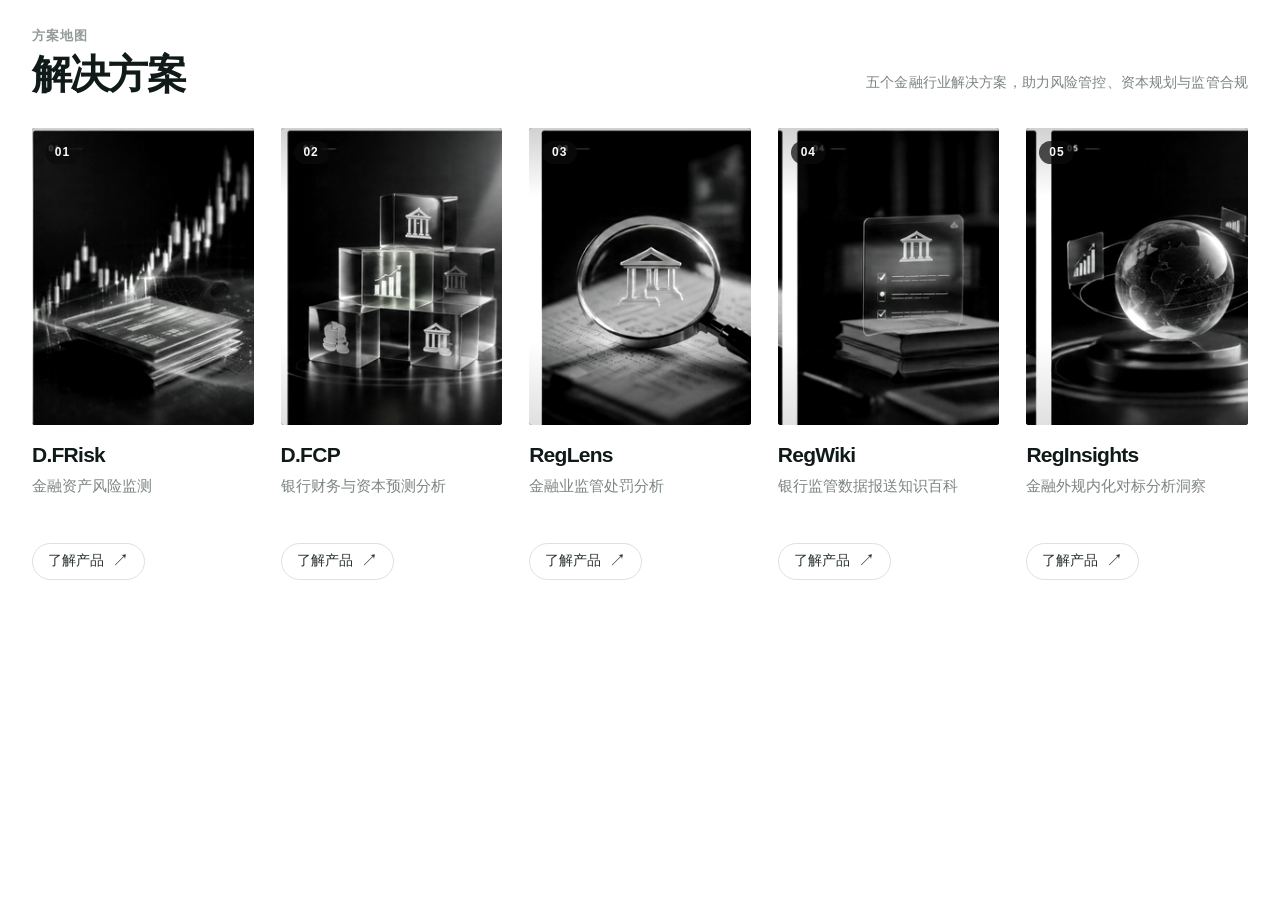
==== index.html @ aa6d6565 "Add linked financial product website and Zeabur deployment" ====
<!DOCTYPE html>
<html lang="zh-CN">
<head>
<meta charset="UTF-8">
<meta name="viewport" content="width=device-width, initial-scale=1.0">
<meta name="theme-color" content="#ffffff">
<meta name="description" content="金融行业解决方案：金融资产风险监测、财务与资本预测、监管处罚分析、监管数据报送知识及外规内化对标洞察。">
<title>解决方案｜金融行业</title>
<style>
:root {
  --ink: #101b19;
  --muted: #7c8581;
  --soft: #a0a7a3;
  --line: #dce1de;
  --accent: #aeb9ad;
  --ease: cubic-bezier(.2,.72,.25,1);
}
* { box-sizing: border-box; }
html { scroll-behavior: smooth; }
body {
  margin: 0;
  background: #fff;
  color: var(--ink);
  font-family: Inter, "PingFang SC", "Microsoft YaHei", "Noto Sans CJK SC", Arial, sans-serif;
  -webkit-font-smoothing: antialiased;
}
.solutions {
  width: min(100% - 64px, 1780px);
  margin: 0 auto;
  padding: 27px 0 76px;
}
.section-head {
  display: flex;
  justify-content: space-between;
  align-items: flex-end;
  gap: 28px;
  margin-bottom: 31px;
}
.eyebrow {
  margin: 0 0 8px;
  color: #929b96;
  font-size: 13px;
  font-weight: 600;
  letter-spacing: .08em;
}
h1 {
  margin: 0;
  font-size: clamp(38px, 3.15vw, 56px);
  line-height: 1.08;
  font-weight: 760;
  letter-spacing: -.045em;
}
.tagline {
  margin: 0 0 5px;
  color: #7c8580;
  font-size: clamp(14px, 1.05vw, 18px);
  text-align: right;
  letter-spacing: .01em;
}
.solution-grid {
  display: grid;
  grid-template-columns: repeat(5, minmax(0, 1fr));
  gap: 27px;
}
.solution-card {
  min-width: 0;
  opacity: 0;
  transform: translateY(20px);
  transition: opacity .75s var(--ease), transform .75s var(--ease);
  transition-delay: calc(var(--i) * 85ms);
}
.solution-card.is-visible { opacity: 1; transform: translateY(0); }
.visual {
  position: relative;
  overflow: hidden;
  isolation: isolate;
  width: 100%;
  aspect-ratio: 0.745;
  border-radius: 3px;
  background: #080909;
}
.visual img {
  display: block;
  width: 100%;
  height: 100%;
  object-fit: cover;
  filter: grayscale(.28) saturate(.52) contrast(1.06);
  transform: scale(1.001);
  transition: transform 1.15s var(--ease), filter .8s ease;
}
.solution-card:hover .visual img,
.solution-card:focus-within .visual img {
  transform: scale(1.045);
  filter: grayscale(.12) saturate(.7) contrast(1.08);
}
.image-shade {
  position: absolute;
  inset: 0;
  pointer-events: none;
  background: linear-gradient(180deg, rgba(0,0,0,.18), transparent 23%, transparent 72%, rgba(0,0,0,.12));
}
.number {
  position: absolute;
  top: 13px;
  left: 13px;
  z-index: 2;
  min-width: 35px;
  padding: 4px 8px;
  border-radius: 20px;
  color: #f7f8f7;
  background: rgba(10,12,11,.72);
  font-size: 12px;
  line-height: 1.25;
  font-weight: 700;
  letter-spacing: .08em;
  text-align: center;
}
.card-content { padding-top: 18px; }
.card-content h2 {
  margin: 0 0 7px;
  font-size: clamp(21px, 1.62vw, 29px);
  line-height: 1.16;
  font-weight: 730;
  letter-spacing: -.035em;
  overflow-wrap: anywhere;
}
.subtitle {
  min-height: 48px;
  margin: 0;
  color: var(--muted);
  font-size: 15px;
  line-height: 1.65;
}
.detail {
  max-height: 0;
  overflow: hidden;
  margin: 0;
  color: #858e89;
  font-size: 13px;
  line-height: 1.65;
  opacity: 0;
  transform: translateY(5px);
  transition: max-height .4s ease, opacity .3s ease, transform .3s ease, margin .3s ease;
}
.solution-card:hover .detail,
.solution-card:focus-within .detail {
  max-height: 58px;
  margin-top: 7px;
  opacity: 1;
  transform: translateY(0);
}
.learn-more {
  display: inline-flex;
  align-items: center;
  gap: 8px;
  margin-top: 21px;
  padding: 8px 15px 9px;
  border: 1px solid var(--line);
  border-radius: 30px;
  background: #fff;
  color: #28312d;
  font: inherit;
  font-size: 14px;
  cursor: pointer;
  transition: background .25s ease, border-color .25s ease, transform .25s ease;
}
.learn-more span { font-size: 17px; line-height: 12px; transition: transform .25s ease; }
.learn-more:hover {
  background: #f7f8f6;
  border-color: #b9c1bb;
  transform: translateY(-2px);
}
.learn-more:hover span { transform: translate(2px,-2px); }
.learn-more:focus-visible { outline: 2px solid #aab5aa; outline-offset: 4px; }
.modal-backdrop {
  position: fixed;
  inset: 0;
  z-index: 20;
  display: grid;
  place-items: center;
  padding: 20px;
  background: rgba(8,11,10,.52);
  opacity: 0;
  visibility: hidden;
  transition: opacity .25s ease, visibility .25s ease;
}
.modal-backdrop.open { opacity: 1; visibility: visible; }
.modal {
  width: min(460px, 100%);
  padding: 30px;
  border: 1px solid #e1e5e2;
  border-radius: 8px;
  background: #fff;
  box-shadow: 0 24px 80px rgba(0,0,0,.2);
  transform: translateY(12px);
  transition: transform .3s var(--ease);
}
.modal-backdrop.open .modal { transform: translateY(0); }
.modal-kicker { color: #929a95; font-size: 12px; letter-spacing: .12em; }
.modal h3 { margin: 10px 0 8px; font-size: 27px; }
.modal p { margin: 0; color: #737d77; line-height: 1.75; }
.modal-close {
  margin-top: 22px;
  padding: 8px 16px;
  border: 1px solid var(--line);
  border-radius: 24px;
  background: #fff;
  color: var(--ink);
  cursor: pointer;
}
@media (max-width: 1100px) {
  .solution-grid { grid-template-columns: repeat(3, minmax(0,1fr)); gap: 32px 22px; }
  .tagline { max-width: 46%; }
}
@media (max-width: 700px) {
  .solutions { width: min(100% - 36px, 540px); padding-top: 24px; }
  .section-head { display: block; margin-bottom: 24px; }
  .tagline { max-width: none; margin-top: 13px; text-align: left; }
  .solution-grid { grid-template-columns: repeat(2, minmax(0,1fr)); gap: 28px 14px; }
  .card-content { padding-top: 13px; }
  .card-content h2 { font-size: 21px; }
  .subtitle { min-height: 44px; font-size: 13px; }
  .learn-more { margin-top: 14px; padding: 7px 12px; font-size: 13px; }
  .detail { display: none; }
}
@media (max-width: 390px) {
  .solution-grid { grid-template-columns: 1fr; }
  .visual { aspect-ratio: .9; }
}
@media (prefers-reduced-motion: reduce) {
  *, *::before, *::after {
    scroll-behavior: auto !important;
    transition-duration: .01ms !important;
    animation-duration: .01ms !important;
  }
  .solution-card { opacity: 1; transform: none; }
}
.visual{display:block}.learn-more{text-decoration:none}
</style>
</head>
<body>
<main class="solutions" aria-labelledby="solutions-title">
  <header class="section-head">
    <div>
      <p class="eyebrow">方案地图</p>
      <h1 id="solutions-title">解决方案</h1>
    </div>
    <p class="tagline">五个金融行业解决方案，助力风险管控、资本规划与监管合规</p>
  </header>
  <section class="solution-grid" aria-label="金融行业解决方案">

      <article class="solution-card" style="--i:0">
        <a class="visual" href="DFRisk_product_detail.html" aria-label="了解 D.FRisk">
          <img src="[data-uri]" alt="D.FRisk 金融解决方案视觉" loading="eager" />
          <span class="number">01</span>
          <span class="image-shade" aria-hidden="true"></span>
        </a>
        <div class="card-content">
          <h2>D.FRisk</h2>
          <p class="subtitle">金融资产风险监测</p>
          <p class="detail">聚焦金融资产表现、风险信号与动态变化。</p>
          <a class="learn-more" href="DFRisk_product_detail.html">了解产品 <span aria-hidden="true">↗</span></a>
        </div>
      </article>
    

      <article class="solution-card" style="--i:1">
        <a class="visual" href="DFCP_product_detail.html" aria-label="了解 D.FCP">
          <img src="[data-uri]" alt="D.FCP 金融解决方案视觉" loading="eager" />
          <span class="number">02</span>
          <span class="image-shade" aria-hidden="true"></span>
        </a>
        <div class="card-content">
          <h2>D.FCP</h2>
          <p class="subtitle">银行财务与资本预测分析</p>
          <p class="detail">联动财务规划、资本测算与多情景预测。</p>
          <a class="learn-more" href="DFCP_product_detail.html">了解产品 <span aria-hidden="true">↗</span></a>
        </div>
      </article>
    

      <article class="solution-card" style="--i:2">
        <a class="visual" href="RegLens_product_detail.html" aria-label="了解 RegLens">
          <img src="[data-uri]" alt="RegLens 金融解决方案视觉" loading="eager" />
          <span class="number">03</span>
          <span class="image-shade" aria-hidden="true"></span>
        </a>
        <div class="card-content">
          <h2>RegLens</h2>
          <p class="subtitle">金融业监管处罚分析</p>
          <p class="detail">洞察监管处罚趋势、重点领域与风险成因。</p>
          <a class="learn-more" href="RegLens_product_detail.html">了解产品 <span aria-hidden="true">↗</span></a>
        </div>
      </article>
    

      <article class="solution-card" style="--i:3">
        <a class="visual" href="RegWiki_product_detail.html" aria-label="了解 RegWiki">
          <img src="[data-uri]" alt="RegWiki 金融解决方案视觉" loading="eager" />
          <span class="number">04</span>
          <span class="image-shade" aria-hidden="true"></span>
        </a>
        <div class="card-content">
          <h2>RegWiki</h2>
          <p class="subtitle">银行监管数据报送知识百科</p>
          <p class="detail">汇集监管制度、数据标准与报送规则知识。</p>
          <a class="learn-more" href="RegWiki_product_detail.html">了解产品 <span aria-hidden="true">↗</span></a>
        </div>
      </article>
    

      <article class="solution-card" style="--i:4">
        <a class="visual" href="RegInsights_product_detail.html" aria-label="了解 RegInsights">
          <img src="[data-uri]" alt="RegInsights 金融解决方案视觉" loading="eager" />
          <span class="number">05</span>
          <span class="image-shade" aria-hidden="true"></span>
        </a>
        <div class="card-content">
          <h2>RegInsights</h2>
          <p class="subtitle">金融外规内化对标分析洞察</p>
          <p class="detail">识别内外规差异，形成可执行的行动建议。</p>
          <a class="learn-more" href="RegInsights_product_detail.html">了解产品 <span aria-hidden="true">↗</span></a>
        </div>
      </article>
    
  </section>
</main>
<div class="modal-backdrop" id="product-modal" role="dialog" aria-modal="true" aria-labelledby="modal-title">
  <div class="modal">
    <div class="modal-kicker">金融行业解决方案</div>
    <h3 id="modal-title"></h3>
    <p id="modal-description"></p>
    <p id="modal-detail" style="margin-top:8px"></p>
    <button class="modal-close" type="button">关闭</button>
  </div>
</div>
<script>
const cards = document.querySelectorAll('.solution-card');
if ('IntersectionObserver' in window) {
  const reveal = new IntersectionObserver((entries, observer) => {
    entries.forEach(entry => {
      if (entry.isIntersecting) {
        entry.target.classList.add('is-visible');
        observer.unobserve(entry.target);
      }
    });
  }, { threshold: .12 });
  cards.forEach(card => reveal.observe(card));
} else {
  cards.forEach(card => card.classList.add('is-visible'));
}
</script>
</body>
</html>
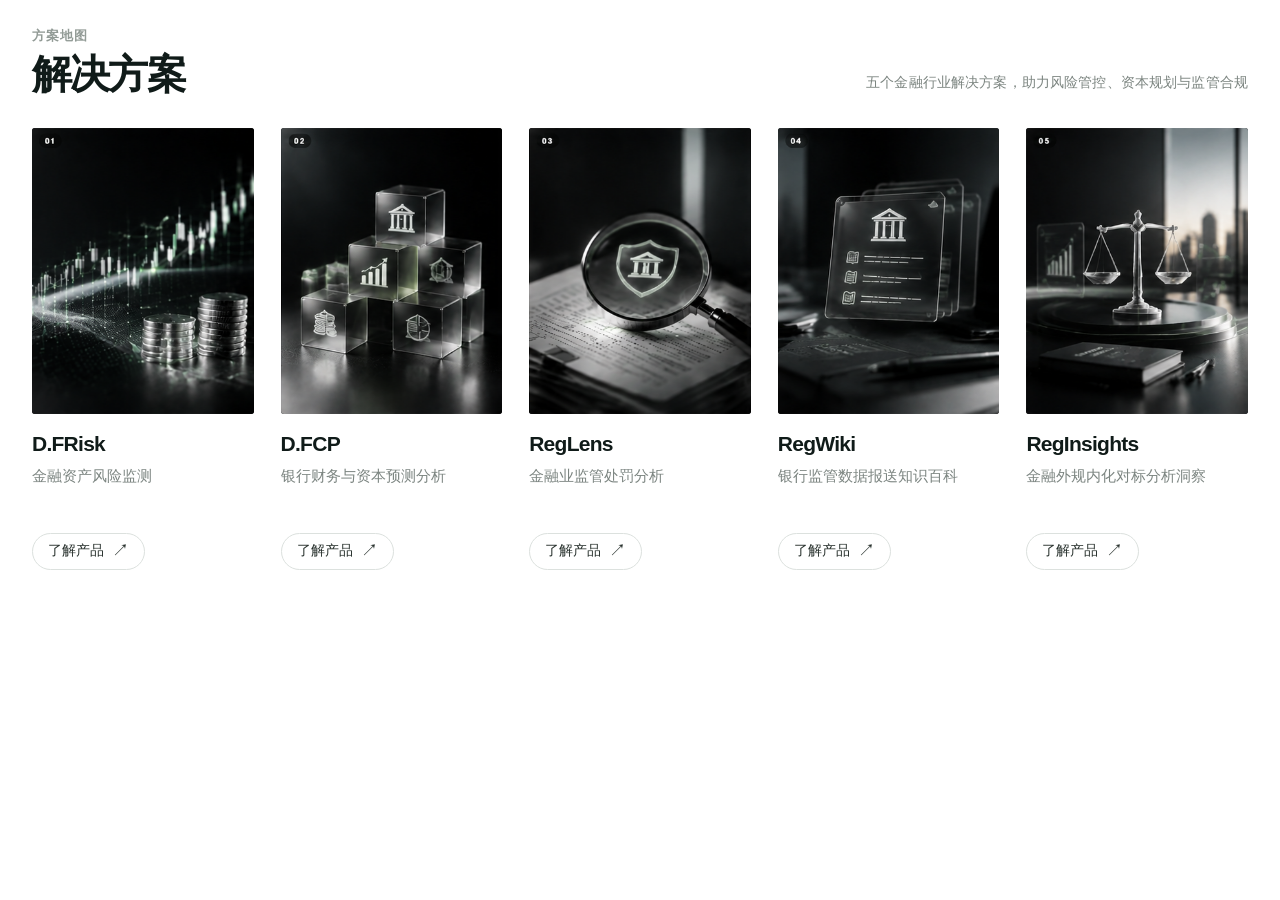
==== commit cd665945: "Align homepage image crops to supplied reference" ====
--- a/index.html
+++ b/index.html
@@ -236,6 +236,11 @@
   .solution-card { opacity: 1; transform: none; }
 }
 .visual{display:block}.learn-more{text-decoration:none}
+
+/* Precisely aligned reference crops; preserve the entire image on every screen. */
+.visual{aspect-ratio:343 / 444!important}
+.visual img{object-fit:contain;transform:none!important;filter:none!important}
+.visual .number,.visual .image-shade{display:none}
 </style>
 </head>
 <body>
@@ -251,7 +256,7 @@
 
       <article class="solution-card" style="--i:0">
         <a class="visual" href="DFRisk_product_detail.html" aria-label="了解 D.FRisk">
-          <img src="[data-uri]" alt="D.FRisk 金融解决方案视觉" loading="eager" />
+          <img src="[data-uri]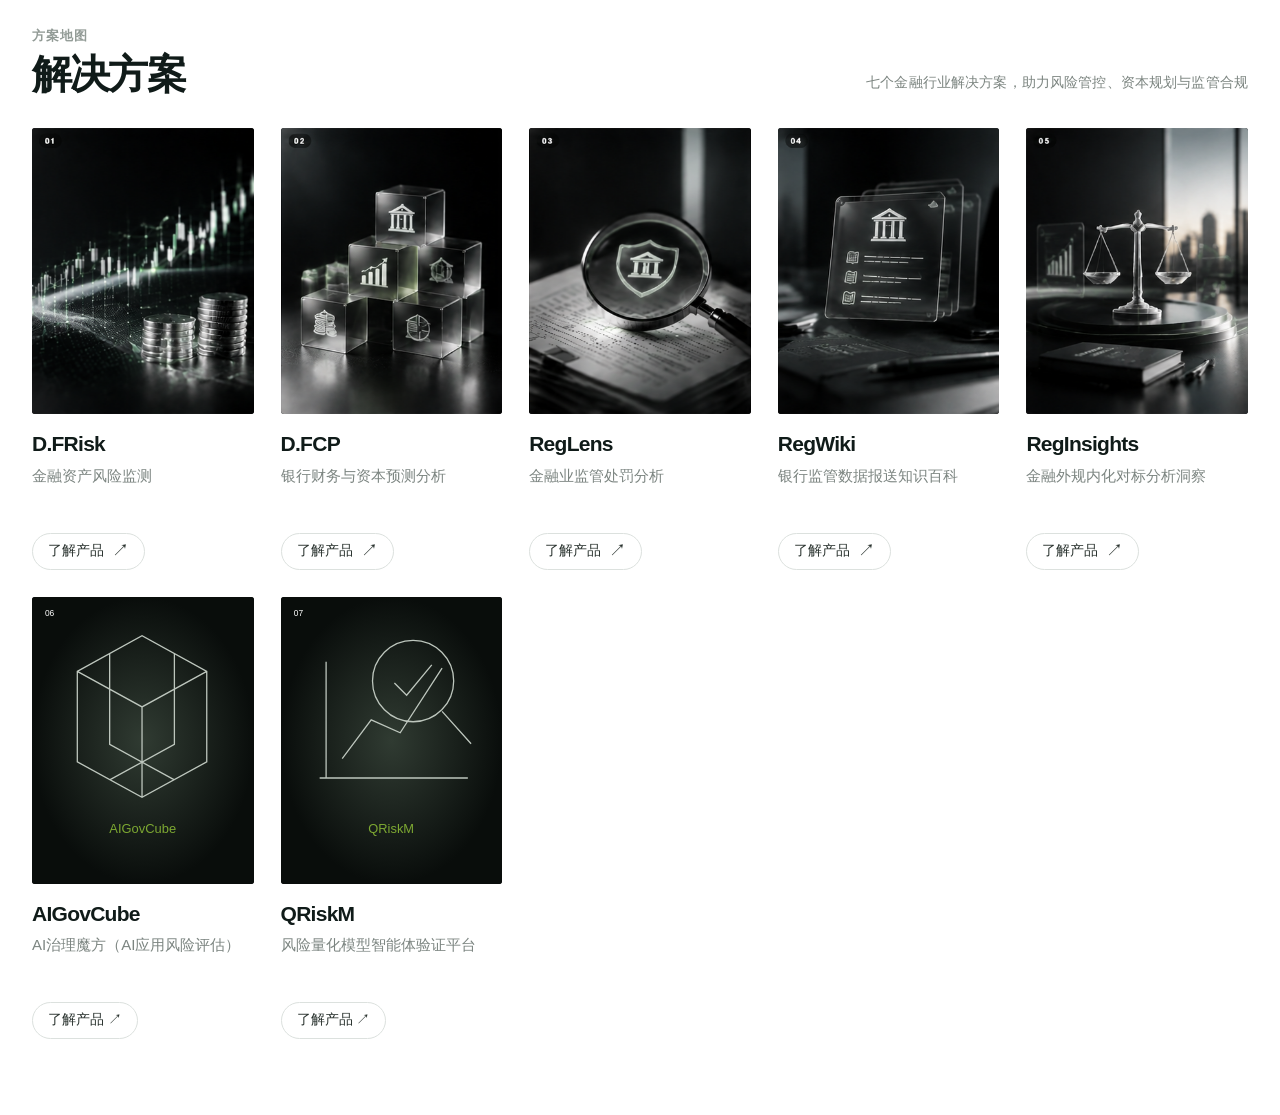
==== commit ff2bda19: "Add AIGovCube and QRiskM product pages and overview entries" ====
--- a/index.html
+++ b/index.html
@@ -250,7 +250,7 @@
       <p class="eyebrow">方案地图</p>
       <h1 id="solutions-title">解决方案</h1>
     </div>
-    <p class="tagline">五个金融行业解决方案，助力风险管控、资本规划与监管合规</p>
+    <p class="tagline">七个金融行业解决方案，助力风险管控、资本规划与监管合规</p>
   </header>
   <section class="solution-grid" aria-label="金融行业解决方案">
 
@@ -328,7 +328,7 @@
         </div>
       </article>
     
-  </section>
+<article class="solution-card" style="--i:5"><a class="visual" href="AIGovCube_product_detail.html" aria-label="了解AIGovCube"><img src="[data-uri]" alt="AIGovCube产品概览"/></a><div class="card-content"><h2>AIGovCube</h2><p class="subtitle">AI治理魔方（AI应用风险评估）</p><a class="learn-more" href="AIGovCube_product_detail.html">了解产品 ↗</a></div></article><article class="solution-card" style="--i:6"><a class="visual" href="QRiskM_product_detail.html" aria-label="了解QRiskM"><img src="[data-uri]" alt="QRiskM产品概览"/></a><div class="card-content"><h2>QRiskM</h2><p class="subtitle">风险量化模型智能体验证平台</p><a class="learn-more" href="QRiskM_product_detail.html">了解产品 ↗</a></div></article>  </section>
 </main>
 <div class="modal-backdrop" id="product-modal" role="dialog" aria-modal="true" aria-labelledby="modal-title">
   <div class="modal">
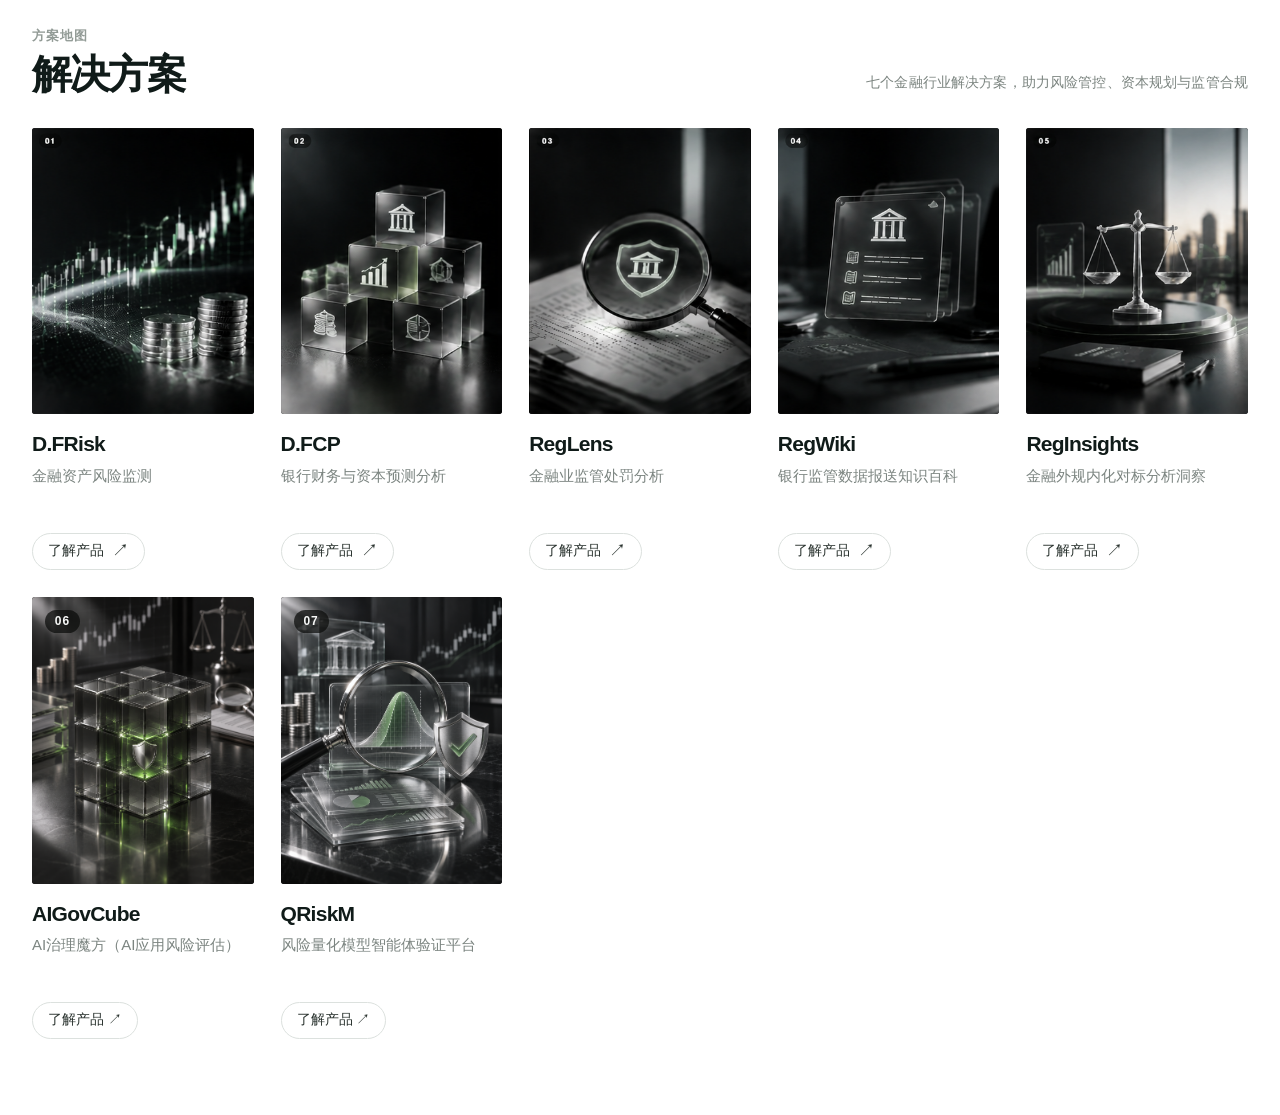
==== commit ce501a73: "Replace new product overview icons with cinematic themed artwork" ====
--- a/index.html
+++ b/index.html
@@ -328,7 +328,7 @@
         </div>
       </article>
     
-<article class="solution-card" style="--i:5"><a class="visual" href="AIGovCube_product_detail.html" aria-label="了解AIGovCube"><img src="[data-uri]" alt="AIGovCube产品概览"/></a><div class="card-content"><h2>AIGovCube</h2><p class="subtitle">AI治理魔方（AI应用风险评估）</p><a class="learn-more" href="AIGovCube_product_detail.html">了解产品 ↗</a></div></article><article class="solution-card" style="--i:6"><a class="visual" href="QRiskM_product_detail.html" aria-label="了解QRiskM"><img src="[data-uri]" alt="QRiskM产品概览"/></a><div class="card-content"><h2>QRiskM</h2><p class="subtitle">风险量化模型智能体验证平台</p><a class="learn-more" href="QRiskM_product_detail.html">了解产品 ↗</a></div></article>  </section>
+<article class="solution-card" style="--i:5"><a class="visual" href="AIGovCube_product_detail.html" aria-label="了解AIGovCube"><img src="[data-uri]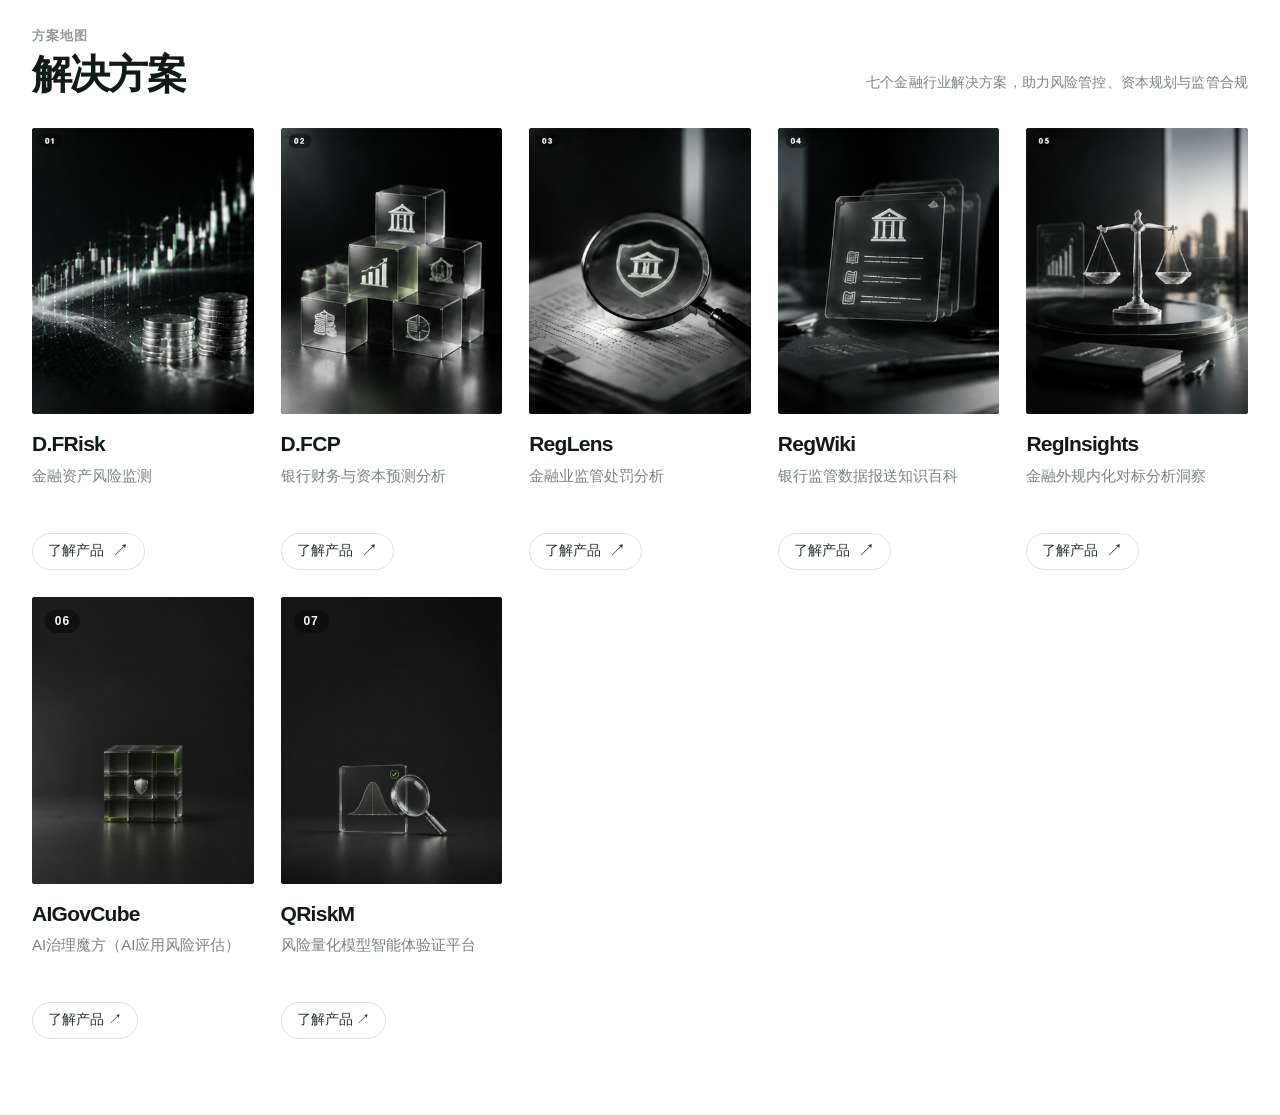
==== commit cb927af1: "Add negative space to AIGovCube and QRiskM overview artwork" ====
--- a/index.html
+++ b/index.html
@@ -328,7 +328,7 @@
         </div>
       </article>
     
-<article class="solution-card" style="--i:5"><a class="visual" href="AIGovCube_product_detail.html" aria-label="了解AIGovCube"><img src="[data-uri]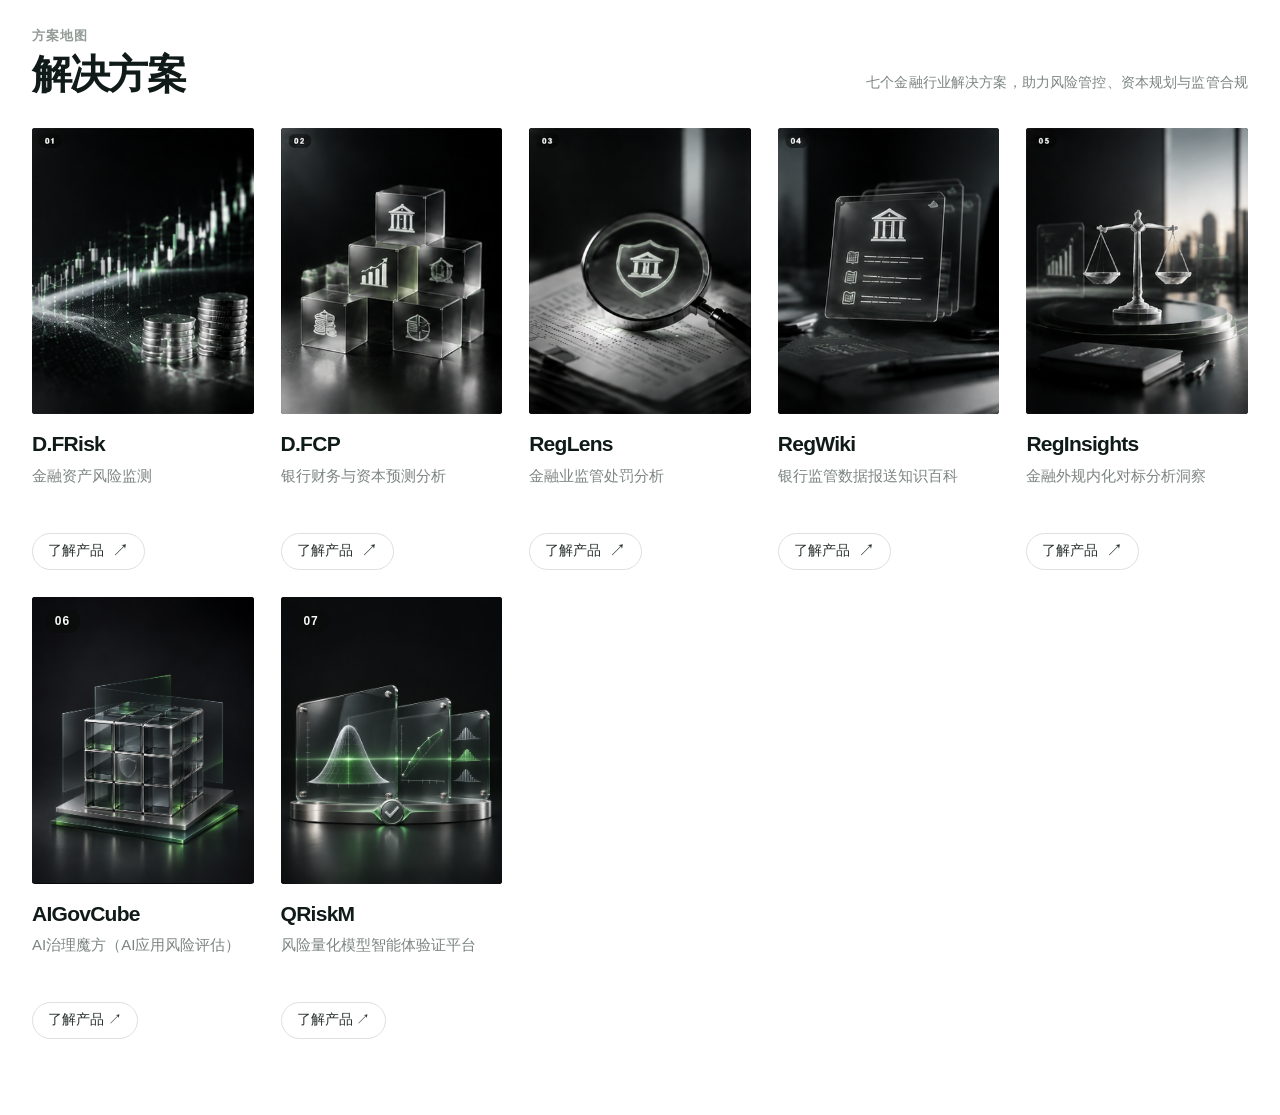
==== commit 46aebc65: "Refine product card compositions and replace repeated lens motif" ====
--- a/index.html
+++ b/index.html
@@ -328,7 +328,7 @@
         </div>
       </article>
     
-<article class="solution-card" style="--i:5"><a class="visual" href="AIGovCube_product_detail.html" aria-label="了解AIGovCube"><img src="[data-uri]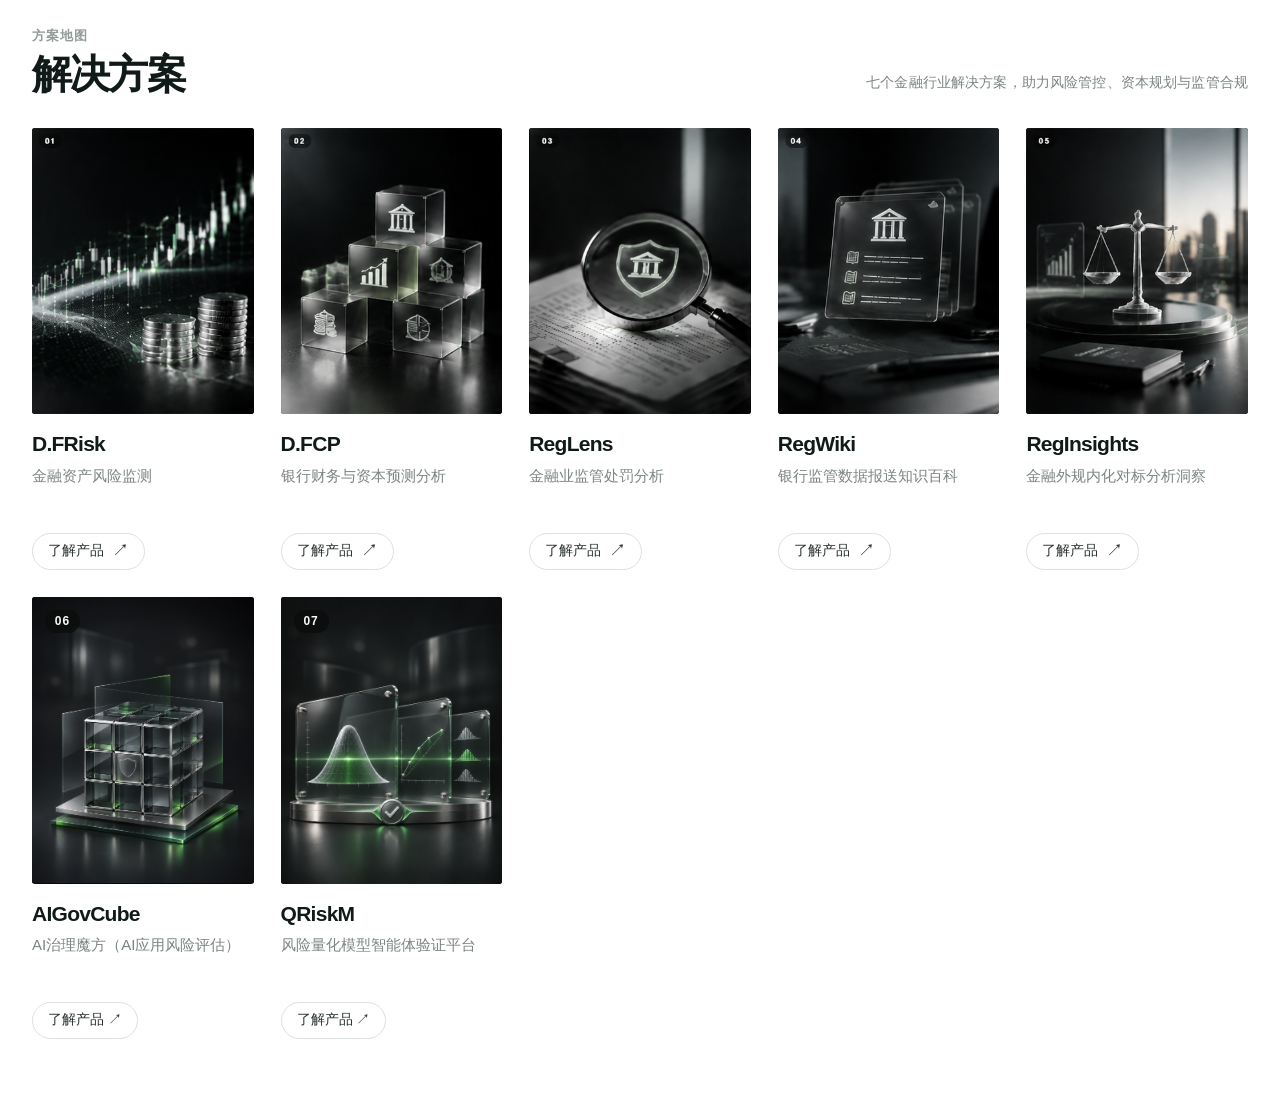
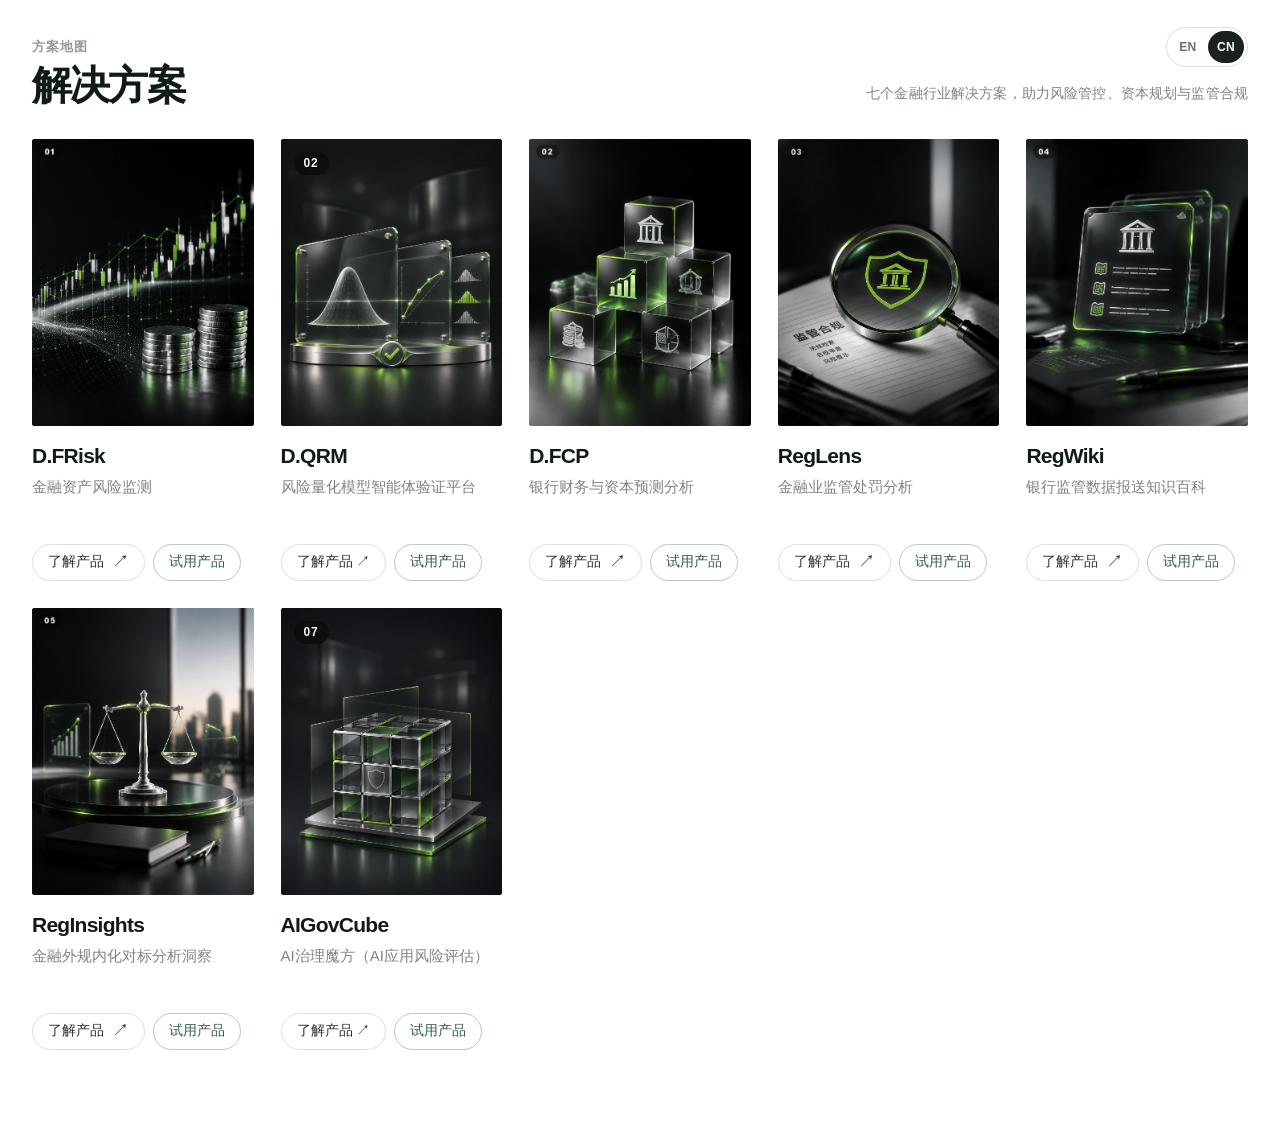
